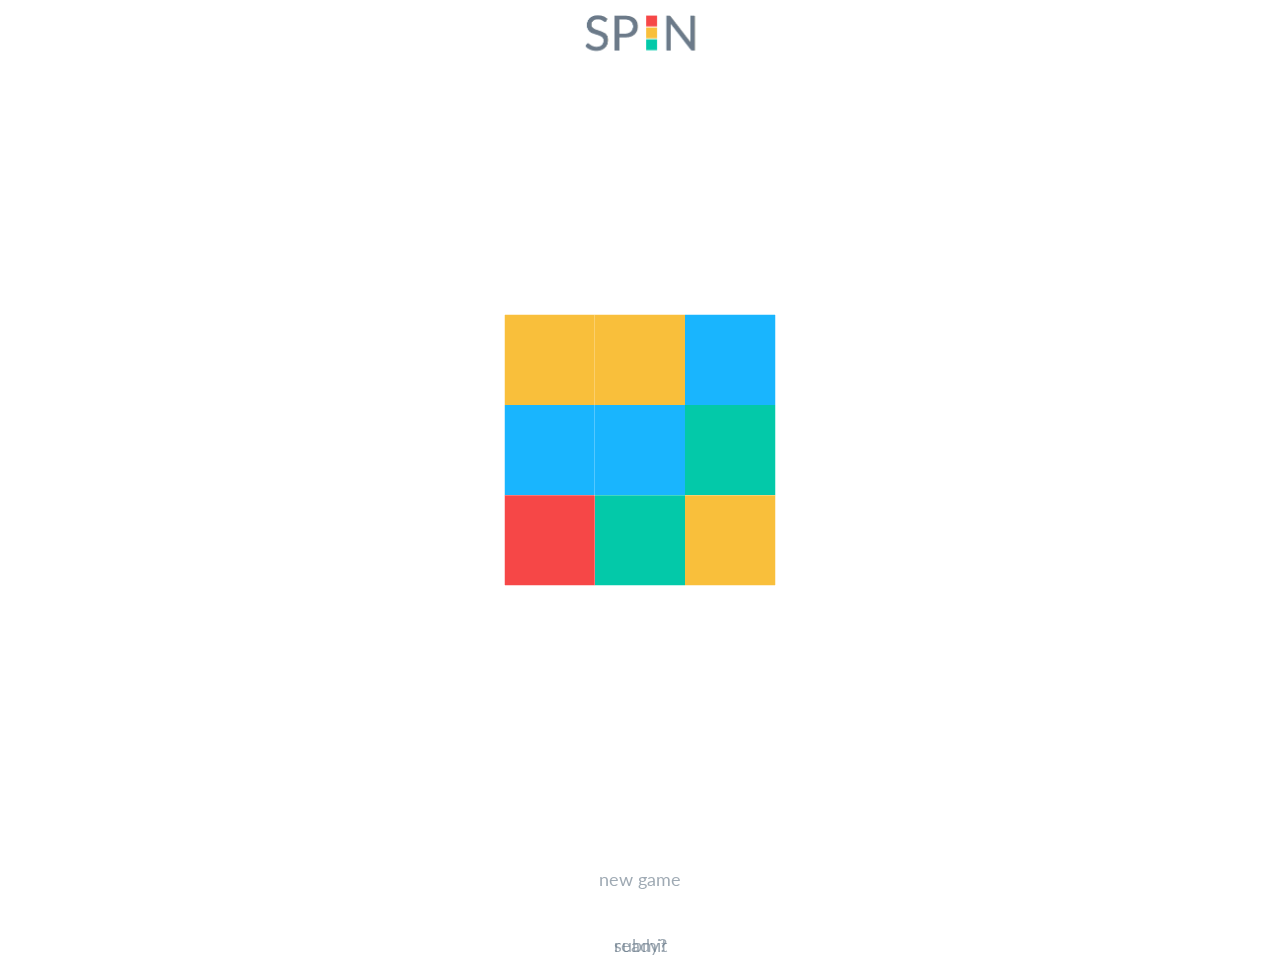
==== Prototyp/app.html @ 949ed688 "added cube class and renamed the old cube class to level; Cube class is used to store cube specific " ====
<!DOCTYPE html>
<html>
	<head>
		<title>Spin - A minimal style memory game</title>
		<meta charset="utf-8"/>	
		<meta name="viewport" content="width=device-width, maximum-scale=1, user-scalable=no" />
        <meta name="mobile-web-app-capable" content="yes" />
        <meta name="apple-mobile-web-app-capable" content="yes" />
        <meta name="apple-mobile-web-app-status-bar-style" content="black" />
		<link href='http://fonts.googleapis.com/css?family=Lato:100,300,400,700' rel='stylesheet' type='text/css' />
        <!-- VISUALIZAION -->
		<script type="text/javascript" src="./lib/three.min.js"></script>
		<script type="text/javascript" src="./lib/jquery-2.1.1.min.js"></script>
		<script type="text/javascript" src="./js/TrackballControls.js"></script>
		<script type="text/javascript" src="./js/settings.js"></script>
		<script type="text/javascript" src="./js/app.js"></script>
		<script type="text/javascript" src="./js/level.js"></script>
		<script type="text/javascript" src="./js/cube.js"></script>
		<script type="text/javascript" src="./js/debug.js"></script>
		<script type="text/javascript" src="./js/logic.js"></script>
		<script type="text/javascript" src="./js/gui.js"></script>
		<!-- SHARED STYLESHEET -->
        <link rel="stylesheet" type="text/css" href="./css/app.css" />
	</head>
	<body>
		<!-- START NEW GAME SCREEN -->	
		<div class="container canBeAnimated logoHeader" style="top: 15px; text-align: center;"> 
			<img src="./css/img/logo.png">
		</div>
		<div class="button container canBeAnimated newGameButton" style="bottom: 10px;"> 
			<div class="buttonRect opacity canBeAnimated marginAuto darkFont fontSizeButton">new game</div> 
		</div>
		<!-- PREPARE SCREEN -->	
		<div class="container canBeAnimated topOut headerHeight prepareHeader" style="top: 10px;"> 
			<li class="label opacity darkFont" style="text-align: center; position:relative;" ><p class="fontSizeLabelBig prepTime"></p><p class="fontSizeLabelSmall">time to<BR>memorize</p></li> 
		</div>
		<div class="button container canBeAnimated bottomOut readyButton" style="bottom: 10px;"> 
			<div class="buttonRect opacity marginAuto darkFont fontSizeButton">ready?</div> 
		</div>
		<!-- GAME SCREEN -->	
		<div class="container canBeAnimated topOut headerHeight gameHeader" style="top: 10px;"> 
			<li class="label opacity darkFont" style="text-align:left; left:0px; padding-left:10%;"><p class="fontSizeLabelBig curTime"></p><p class="fontSizeLabelSmall">time</p></li> 
			<li class="label opacity darkFont" style="text-align:right; right:0px; padding-right:10%"><p class="fontSizeLabelBig curScore"></p><p class="fontSizeLabelSmall">current<BR>score</p></li> 
			<div class="colorBox opacity marginAuto lightGrayBorderColor"><p class="curColor"></p></div>
		</div>
		<div class="button container canBeAnimated bottomOut submitButton" style="bottom: 10px;"> 
			<div class="buttonRect opacity marginAuto darkFont fontSizeButton">submit</div> 
		</div>
		<!-- STATISTIC SCREEN -->		
		<div class="container canBeAnimated topOut statisticHeader" style="top: 10px;"> 
			<li class="label opacity darkFont" style="text-align: center; position:relative;" ><p class="fontSizeLabelBig summaryDescription"></p></li> 
		</div>
		<div class="viewContainer canBeAnimatedView statisticOverview rightOut"> 
			<div class="overviewContainer marginAuto containerPadding darkFont fontSizeButton">
				<div class="overview opacity ultraLightGrayBorder"></div>
				<p class="statisticTitle">percentage</p>
				<ul class="resultContainer resultSize text-align marginAuto ultraLightGrayBorder">
					<li class="label darkFont resultMultiple left redFont">
						<p class="fontSizeLabelBig requiredValue">0</p>
						<p class="fontSizeLabelSmall">required</p>
					</li> 
					<li class="label darkFont resultMultiple right greenFont">
						<p class="fontSizeLabelBig archievedValue">0</p>
						<p class="fontSizeLabelSmall">archieved</p>
					</li> 
				</ul>
				<p class="statisticTitle">time bonus</p>
				<ul class="resultContainer resultSize text-align marginAuto ultraLightGrayBorder">
					<li class="label resultSingle greenFont marginAuto">
						<p class="fontSizeLabelBig timeLeftValue">0</p>
						<p class="fontSizeLabelSmall">seconds</p>
					</li> 
				</ul>
				<p class="statisticTitle">score</p>
				<ul class="resultContainer resultSize text-align marginAuto ultraLightGrayBorder">
					<li class="label resultMultiple left redFont">
						<p class="fontSizeLabelBig scoreValue">0</p>
						<p class="fontSizeLabelSmall">current</p>
					</li>
					<li class="label resultMultiple right greenFont">
						<p class="fontSizeLabelBig bonusValue">0</p>
						<p class="fontSizeLabelSmall">bonus</p>
					</li> 
				</ul>
				<p class="statisticTitle">total</p>
				<p class="statisticTitle blueFont totalValue" style="font-size: 24px"></p>
			</div>
		</div>
		<div class="button container canBeAnimated bottomOut actionButton" style="bottom: 10px;"> 
			<div class="buttonRect opacity marginAuto darkFont fontSizeButton"></div> 
		</div>
		<!-- INIT APPLICATION -->	
		<script type="text/javascript">
			var app = new App();
		</script>
	</body>
</html>
---- Prototyp/css/app.css ----
html {
    background-color: #fff;
    color: #000;
    overflow: hidden;
    -webkit-touch-callout: none;
    -webkit-user-select: none;
    -khtml-user-select: none;
    -moz-user-select: none;
    -ms-user-select: none;
    user-select: none;
}
.body{ overflow: hidden; }
.double-sided { -webkit-backface-visibility: visible; backface-visibility: visible; }
canvas{  position:absolute; bottom:0px; left:0px; }
.marginAuto{ margin-left: auto; margin-right: auto; }
.noMargin{ margin: 0 0 0 0; }
.opacity{ opacity: 0.6 }
.buttonRect {
    position: relative;
    width: 100%;
    padding: 0 0 0 0;
    text-align: center;
    font-family: "Lato";
    font-weight: 400;
}
.label{
    position: absolute;
    width: auto !important;
    font-family: "Lato";
    font-weight: 400;
    width: 50%;
    list-style: none;
    text-align: center !important ;
}
.label p{ margin: 0px 0px 0px 0px; }
.curColor{
    width:60%; 
    height:60%; 
    background-color: #03c9a9; 
    margin-left: 20%; 
    margin-top: 20%; 
    margin-right:20%; 
    border-radius: 2px;
}
.buttonRect:hover{ opacity: 1; }
.container{
    position: absolute;
    width:100%;
    height: auto;
    max-height: 72px;
    left:0px;
    z-index: 10;
}
.viewContainer{
    position: absolute;
    top: 0px;
    left: 0px;
    width: 100%;
    height: 100%;
    z-index: 10;
    pointer-events: none;
}
.overviewContainer{
    position: relative;
    width: 80%;
    height: 70%;
    max-width: 320px;
    max-height: 400px;
    text-align: center;
    font-family: "Lato";
}
.resultContainer{
    position: relative;
    border-bottom-style: solid;
    border-bottom-width: 1px;
    padding: 10px 20px 12px 20px;
    margin-top:0px;
    margin-bottom:0px;
}
.resultMultiple{ position: absolute; }
.resultSingle{ position: relative; }
.overviewContainer p{ position: relative; }
.right{ right: 5%;}
.left{ left: 5%;}
.overview{
    position: absolute;
    width: 100%;
    height: 100%;
    top:0px;
    left:0px;
    border-style: solid;
    border-width: 1px;
    border-radius: 10px;
    background-color: white;
    opacity: 0.95;
}
.canBeAnimated{
    -webkit-transition: all 0.3s ease-out;
    transition: all 0.3s ease-out;
}
.canBeAnimatedView{
    -webkit-transition: all 0.5s cubic-bezier(0, 1.1, 1, 1.05);
    transition: all 0.5s cubic-bezier(0, 1.1, 1, 1.05);
}
.topOut{
    -webkit-transform: translate3d(0px, -300%, 0px);
    transform: translate3d(0px, -300%, 0px);
}
.bottomOut{
    -webkit-transform: translate3d(0px, 300%, 0px);
    transform: translate3d(0px, 300%, 0px);
}
.rightOut{
    -webkit-transform: translate3d(100%, 0px, 0px);
    transform: translate3d(100%, 0px, 0px);
}
.footer{ bottom:0px; border-top-style: solid; border-top-width: 1px; }
.darkBorder{ border-color: #607282; }
.darkFont{ color: #607282; }
.blueBorder{ border-color: #4183D7; }
.blueFont{ color: #19b5fe; }
.lightGrayBorderColor{ border-color: #b2b9c1; }
.lightGrayFont{ color: #f7f8f9; }
.ultraLightGrayBorder{ border-color: #dfdfdf; }
.lightGrayBackground{ background-color: #f7f8f9; }
.greenFont{ color: #03c9a9; }
.redFont{ color: #f64747; }


@media screen and (max-height: 296px){

    .containerPadding{
        padding-top: 2px;
        padding-bottom: 2px;
    }
    .fontSizeButton { font-size: 11px; }
    .fontSizeLabelSmall { font-size: 8px; }
    .fontSizeLabelBig { font-size: 11px; }
    .colorBox{
        position: relative; 
        width:10px; 
        height:10px; 
        border-style:solid; 
        border-radius:2px; 
        border-width: 1px; 
        top:2px;
    }
    .logoHeader img{ height: 18px; }
    .resultSize{ width: 60px; height: 14px;}
    .statisticTitle{
        margin-top: 2px;
        margin-bottom: 2px;
    }
    .headerHeight{ height: 40px; }

}
@media screen and (min-height: 297px){
    .containerPadding{
        padding-top: 5px;
        padding-bottom: 5px;
    }
    .fontSizeButton { font-size: 16px; }
    .fontSizeLabelSmall { font-size: 12px; }
    .fontSizeLabelBig { font-size: 16px; }
    .colorBox{
        position: relative; 
        width:15px; 
        height:15px; 
        border-style:solid; 
        border-radius:4px; 
        border-width: 1px; 
        top:5px;
    }
    .logoHeader img{ height: 27px; }
    .resultSize{ width: 100px; height: 32px;}
    .statisticTitle{
        margin-top: 5px;
        margin-bottom: 5px;
    }
    .headerHeight{ height: 60px; }
}

@media screen and (min-height: 592px){
    .containerPadding{
        padding-top: 10px;
        padding-bottom: 10px;
    }
    .fontSizeButton { font-size: 18px; }
    .fontSizeLabelSmall { font-size: 12px; }
    .fontSizeLabelBig { font-size: 18px; }
    .colorBox{
        position: relative; 
        width:20px; 
        height:20px; 
        border-style:solid; 
        border-radius:6px; 
        border-width: 2px; 
        top:10px;
    }
    .logoHeader img{ height: 36px; }
    .resultSize{ width: 150px; height: 44px;}
    .statisticTitle{
        margin-top: 10px;
        margin-bottom: 10px;
    }
    .headerHeight{ height: 80px; }
}
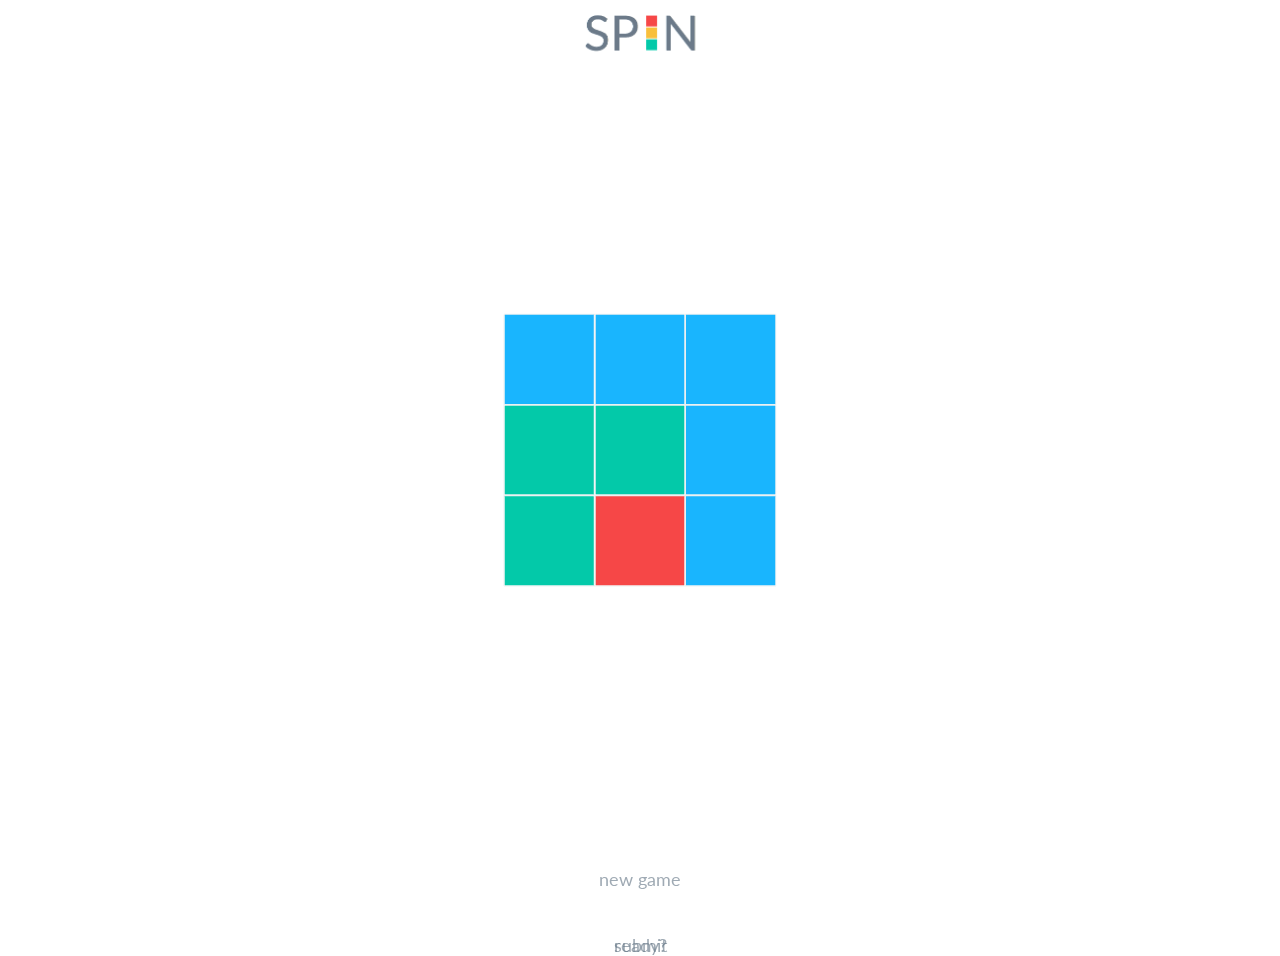
==== commit a0e67f80: "more refactoring in app.js" ====
--- a/Prototyp/app.html
+++ b/Prototyp/app.html
@@ -2,7 +2,7 @@
 <html>
 	<head>
 		<title>Spin - A minimal style memory game</title>
-		<meta charset="utf-8"/>	
+		<meta charset="utf-8"/>
 		<meta name="viewport" content="width=device-width, maximum-scale=1, user-scalable=no" />
         <meta name="mobile-web-app-capable" content="yes" />
         <meta name="apple-mobile-web-app-capable" content="yes" />
@@ -19,38 +19,39 @@
 		<script type="text/javascript" src="./js/debug.js"></script>
 		<script type="text/javascript" src="./js/logic.js"></script>
 		<script type="text/javascript" src="./js/gui.js"></script>
+		<script type="text/javascript" src="./js/utils.js"></script>
 		<!-- SHARED STYLESHEET -->
         <link rel="stylesheet" type="text/css" href="./css/app.css" />
 	</head>
 	<body>
-		<!-- START NEW GAME SCREEN -->	
-		<div class="container canBeAnimated logoHeader" style="top: 15px; text-align: center;"> 
+		<!-- START NEW GAME SCREEN -->
+		<div class="container canBeAnimated logoHeader" style="top: 15px; text-align: center;">
 			<img src="./css/img/logo.png">
 		</div>
-		<div class="button container canBeAnimated newGameButton" style="bottom: 10px;"> 
-			<div class="buttonRect opacity canBeAnimated marginAuto darkFont fontSizeButton">new game</div> 
+		<div class="button container canBeAnimated newGameButton" style="bottom: 10px;">
+			<div class="buttonRect opacity canBeAnimated marginAuto darkFont fontSizeButton">new game</div>
 		</div>
-		<!-- PREPARE SCREEN -->	
-		<div class="container canBeAnimated topOut headerHeight prepareHeader" style="top: 10px;"> 
-			<li class="label opacity darkFont" style="text-align: center; position:relative;" ><p class="fontSizeLabelBig prepTime"></p><p class="fontSizeLabelSmall">time to<BR>memorize</p></li> 
+		<!-- PREPARE SCREEN -->
+		<div class="container canBeAnimated topOut headerHeight prepareHeader" style="top: 10px;">
+			<li class="label opacity darkFont" style="text-align: center; position:relative;" ><p class="fontSizeLabelBig prepTime"></p><p class="fontSizeLabelSmall">time to<BR>memorize</p></li>
 		</div>
-		<div class="button container canBeAnimated bottomOut readyButton" style="bottom: 10px;"> 
-			<div class="buttonRect opacity marginAuto darkFont fontSizeButton">ready?</div> 
+		<div class="button container canBeAnimated bottomOut readyButton" style="bottom: 10px;">
+			<div class="buttonRect opacity marginAuto darkFont fontSizeButton">ready?</div>
 		</div>
-		<!-- GAME SCREEN -->	
-		<div class="container canBeAnimated topOut headerHeight gameHeader" style="top: 10px;"> 
-			<li class="label opacity darkFont" style="text-align:left; left:0px; padding-left:10%;"><p class="fontSizeLabelBig curTime"></p><p class="fontSizeLabelSmall">time</p></li> 
-			<li class="label opacity darkFont" style="text-align:right; right:0px; padding-right:10%"><p class="fontSizeLabelBig curScore"></p><p class="fontSizeLabelSmall">current<BR>score</p></li> 
+		<!-- GAME SCREEN -->
+		<div class="container canBeAnimated topOut headerHeight gameHeader" style="top: 10px;">
+			<li class="label opacity darkFont" style="text-align:left; left:0px; padding-left:10%;"><p class="fontSizeLabelBig curTime"></p><p class="fontSizeLabelSmall">time</p></li>
+			<li class="label opacity darkFont" style="text-align:right; right:0px; padding-right:10%"><p class="fontSizeLabelBig curScore"></p><p class="fontSizeLabelSmall">current<BR>score</p></li>
 			<div class="colorBox opacity marginAuto lightGrayBorderColor"><p class="curColor"></p></div>
 		</div>
-		<div class="button container canBeAnimated bottomOut submitButton" style="bottom: 10px;"> 
-			<div class="buttonRect opacity marginAuto darkFont fontSizeButton">submit</div> 
+		<div class="button container canBeAnimated bottomOut submitButton" style="bottom: 10px;">
+			<div class="buttonRect opacity marginAuto darkFont fontSizeButton">submit</div>
 		</div>
-		<!-- STATISTIC SCREEN -->		
-		<div class="container canBeAnimated topOut statisticHeader" style="top: 10px;"> 
-			<li class="label opacity darkFont" style="text-align: center; position:relative;" ><p class="fontSizeLabelBig summaryDescription"></p></li> 
+		<!-- STATISTIC SCREEN -->
+		<div class="container canBeAnimated topOut statisticHeader" style="top: 10px;">
+			<li class="label opacity darkFont" style="text-align: center; position:relative;" ><p class="fontSizeLabelBig summaryDescription"></p></li>
 		</div>
-		<div class="viewContainer canBeAnimatedView statisticOverview rightOut"> 
+		<div class="viewContainer canBeAnimatedView statisticOverview rightOut">
 			<div class="overviewContainer marginAuto containerPadding darkFont fontSizeButton">
 				<div class="overview opacity ultraLightGrayBorder"></div>
 				<p class="statisticTitle">percentage</p>
@@ -58,18 +59,18 @@
 					<li class="label darkFont resultMultiple left redFont">
 						<p class="fontSizeLabelBig requiredValue">0</p>
 						<p class="fontSizeLabelSmall">required</p>
-					</li> 
+					</li>
 					<li class="label darkFont resultMultiple right greenFont">
 						<p class="fontSizeLabelBig archievedValue">0</p>
 						<p class="fontSizeLabelSmall">archieved</p>
-					</li> 
+					</li>
 				</ul>
 				<p class="statisticTitle">time bonus</p>
 				<ul class="resultContainer resultSize text-align marginAuto ultraLightGrayBorder">
 					<li class="label resultSingle greenFont marginAuto">
 						<p class="fontSizeLabelBig timeLeftValue">0</p>
 						<p class="fontSizeLabelSmall">seconds</p>
-					</li> 
+					</li>
 				</ul>
 				<p class="statisticTitle">score</p>
 				<ul class="resultContainer resultSize text-align marginAuto ultraLightGrayBorder">
@@ -80,16 +81,16 @@
 					<li class="label resultMultiple right greenFont">
 						<p class="fontSizeLabelBig bonusValue">0</p>
 						<p class="fontSizeLabelSmall">bonus</p>
-					</li> 
+					</li>
 				</ul>
 				<p class="statisticTitle">total</p>
 				<p class="statisticTitle blueFont totalValue" style="font-size: 24px"></p>
 			</div>
 		</div>
-		<div class="button container canBeAnimated bottomOut actionButton" style="bottom: 10px;"> 
-			<div class="buttonRect opacity marginAuto darkFont fontSizeButton"></div> 
+		<div class="button container canBeAnimated bottomOut actionButton" style="bottom: 10px;">
+			<div class="buttonRect opacity marginAuto darkFont fontSizeButton"></div>
 		</div>
-		<!-- INIT APPLICATION -->	
+		<!-- INIT APPLICATION -->
 		<script type="text/javascript">
 			var app = new App();
 		</script>
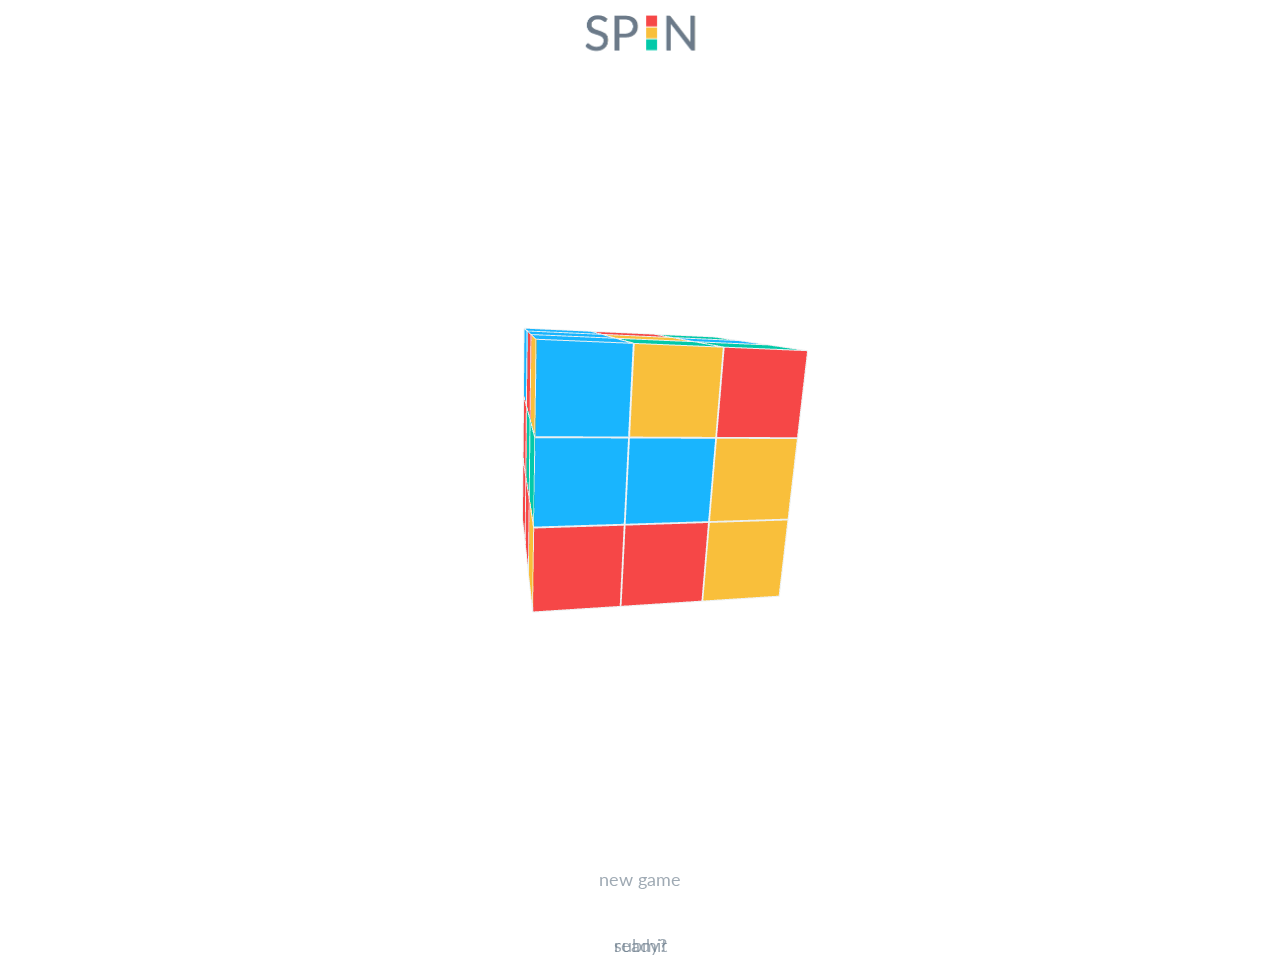
==== commit 94107c90: "Camera class added hopefully all works as expected..." ====
--- a/Prototyp/app.html
+++ b/Prototyp/app.html
@@ -13,6 +13,7 @@
 		<script type="text/javascript" src="./lib/jquery-2.1.1.min.js"></script>
 		<script type="text/javascript" src="./js/TrackballControls.js"></script>
 		<script type="text/javascript" src="./js/settings.js"></script>
+		<script type="text/javascript" src="./js/camera.js"></script>
 		<script type="text/javascript" src="./js/app.js"></script>
 		<script type="text/javascript" src="./js/level.js"></script>
 		<script type="text/javascript" src="./js/cube.js"></script>
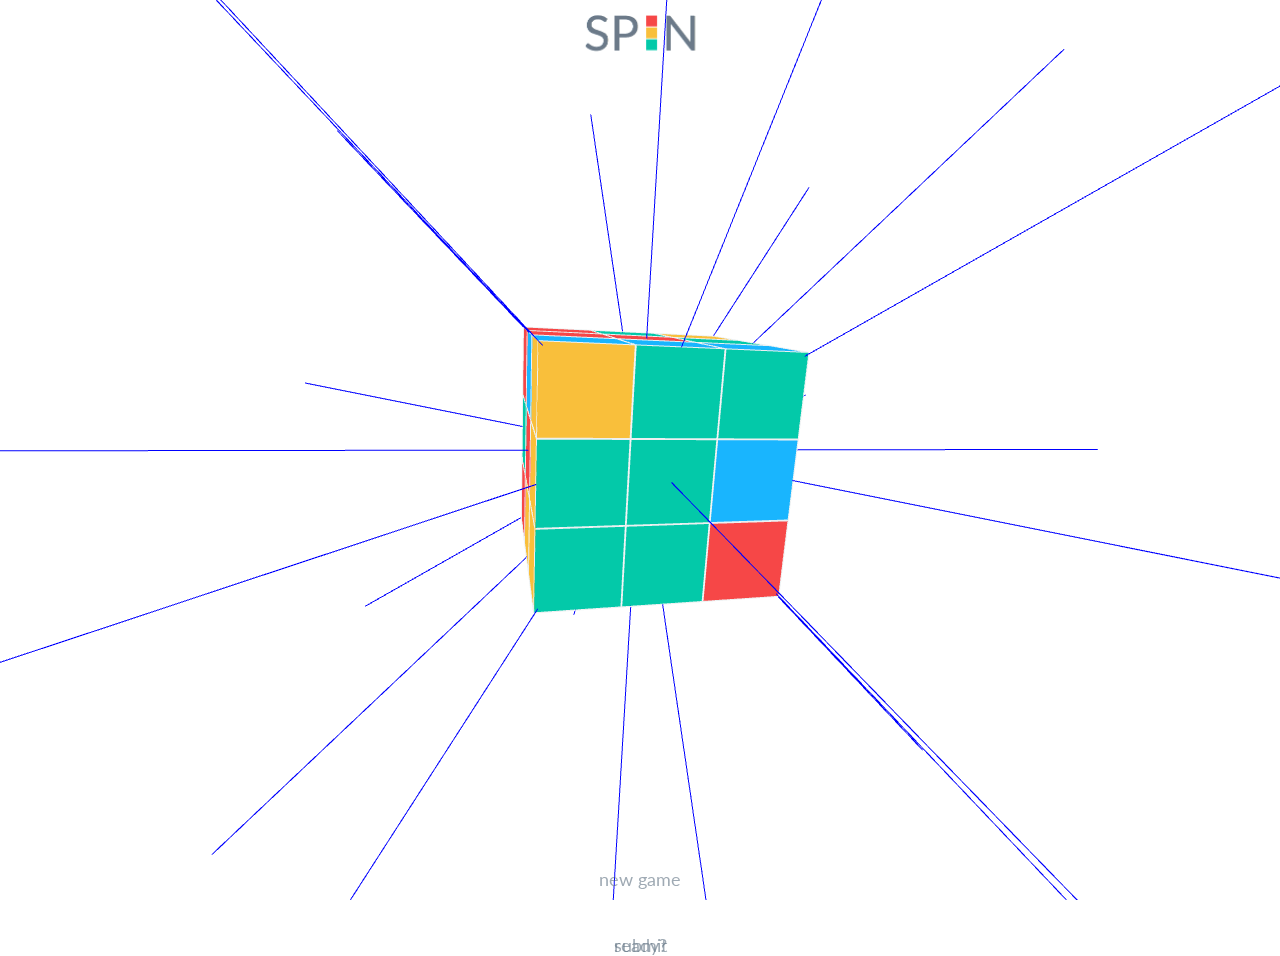
==== commit 357d8c9d: "refactoring: implemented a position.js which includes information about camera location, horizontal " ====
--- a/Prototyp/app.html
+++ b/Prototyp/app.html
@@ -13,6 +13,7 @@
 		<script type="text/javascript" src="./lib/jquery-2.1.1.min.js"></script>
 		<script type="text/javascript" src="./js/TrackballControls.js"></script>
 		<script type="text/javascript" src="./js/settings.js"></script>
+		<script type="text/javascript" src="./js/position.js"></script>
 		<script type="text/javascript" src="./js/camera.js"></script>
 		<script type="text/javascript" src="./js/app.js"></script>
 		<script type="text/javascript" src="./js/level.js"></script>
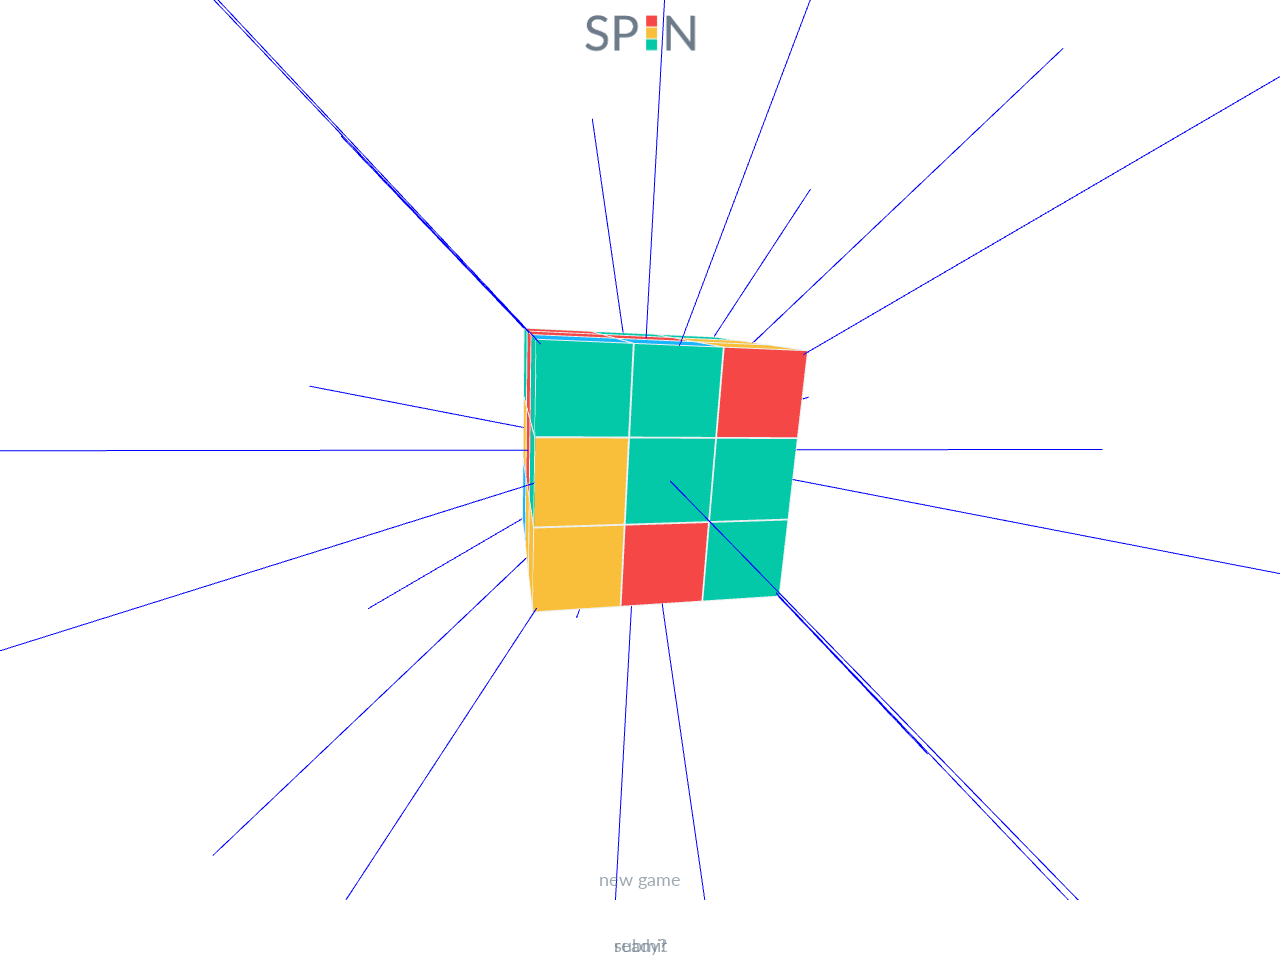
==== commit 61763aa1: "refactoring recarding directions -> direction.js" ====
--- a/Prototyp/app.html
+++ b/Prototyp/app.html
@@ -14,6 +14,7 @@
 		<script type="text/javascript" src="./js/TrackballControls.js"></script>
 		<script type="text/javascript" src="./js/settings.js"></script>
 		<script type="text/javascript" src="./js/position.js"></script>
+		<script type="text/javascript" src="./js/direction.js"></script>
 		<script type="text/javascript" src="./js/camera.js"></script>
 		<script type="text/javascript" src="./js/app.js"></script>
 		<script type="text/javascript" src="./js/level.js"></script>
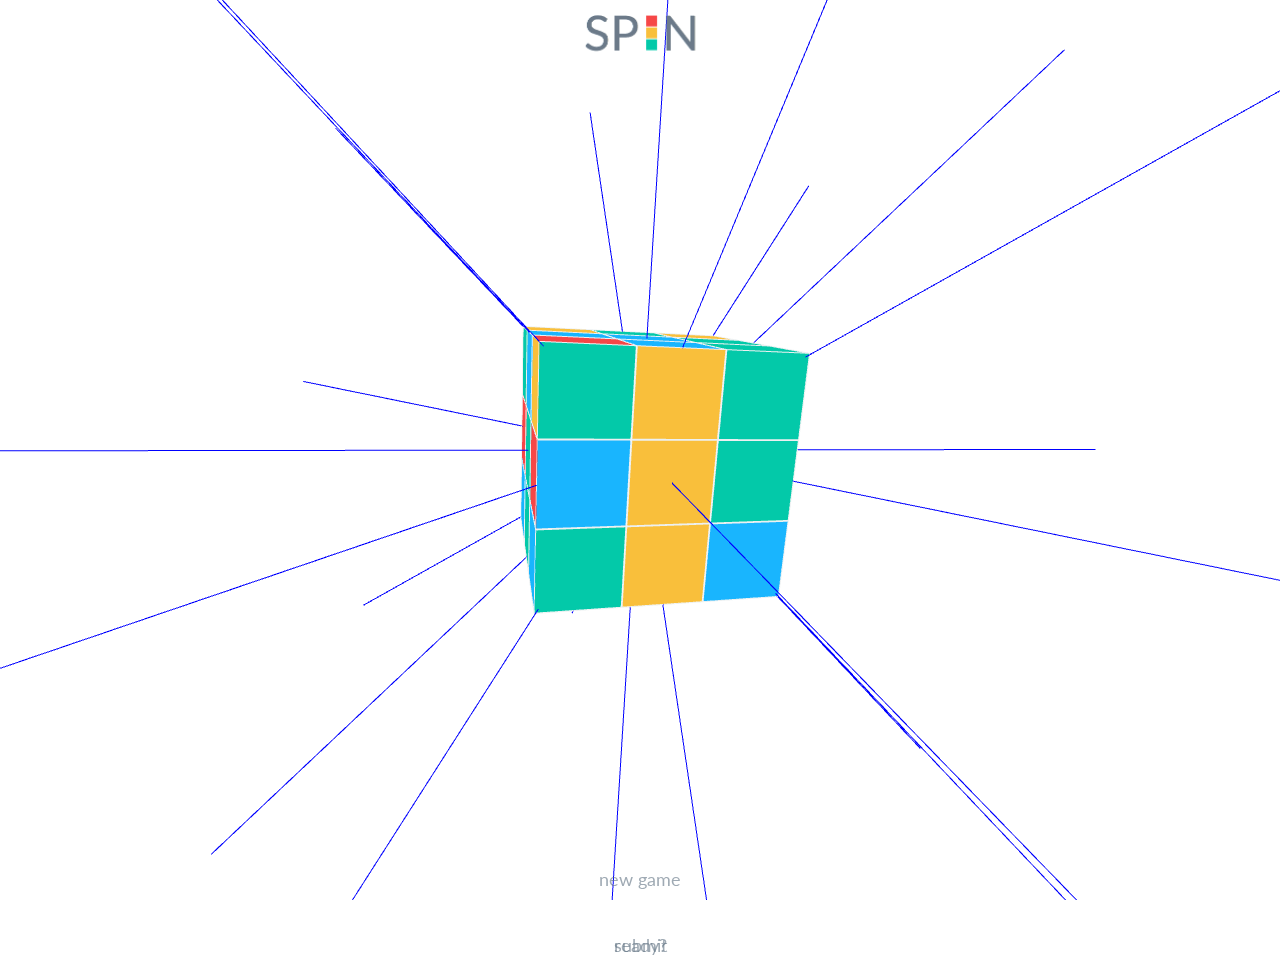
==== commit 4653b0e2: "new class representing positionInformation (info whether current location is in corner or not)" ====
--- a/Prototyp/app.html
+++ b/Prototyp/app.html
@@ -15,6 +15,7 @@
 		<script type="text/javascript" src="./js/settings.js"></script>
 		<script type="text/javascript" src="./js/position.js"></script>
 		<script type="text/javascript" src="./js/direction.js"></script>
+		<script type="text/javascript" src="./js/positionInformation.js"></script>
 		<script type="text/javascript" src="./js/camera.js"></script>
 		<script type="text/javascript" src="./js/app.js"></script>
 		<script type="text/javascript" src="./js/level.js"></script>
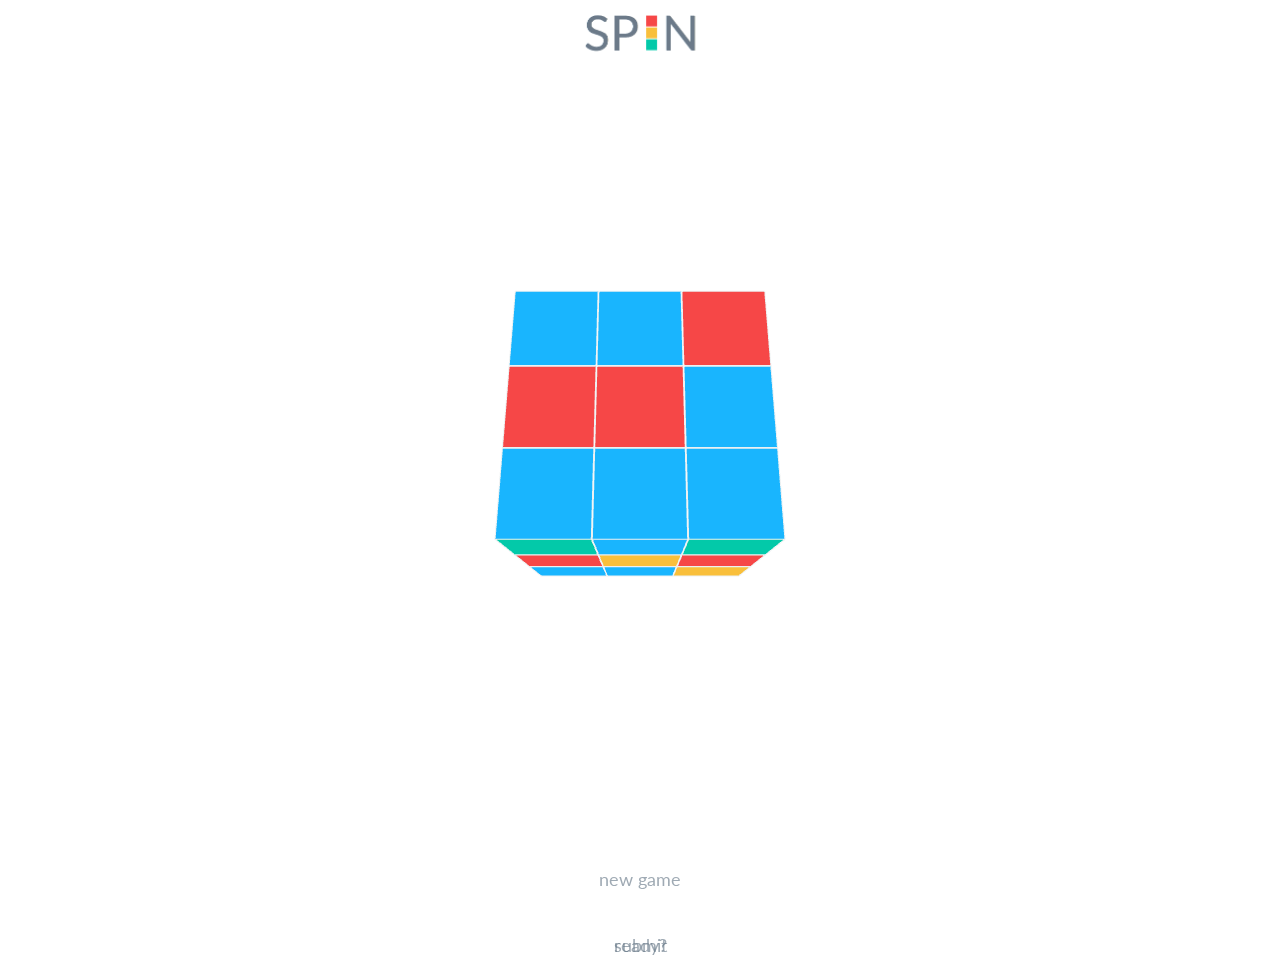
==== commit 8ec9a640: "rotation.js created and moved all rotation related functionality there" ====
--- a/Prototyp/app.html
+++ b/Prototyp/app.html
@@ -16,6 +16,7 @@
 		<script type="text/javascript" src="./js/position.js"></script>
 		<script type="text/javascript" src="./js/direction.js"></script>
 		<script type="text/javascript" src="./js/positionInformation.js"></script>
+		<script type="text/javascript" src="./js/rotation.js"></script>
 		<script type="text/javascript" src="./js/camera.js"></script>
 		<script type="text/javascript" src="./js/app.js"></script>
 		<script type="text/javascript" src="./js/level.js"></script>
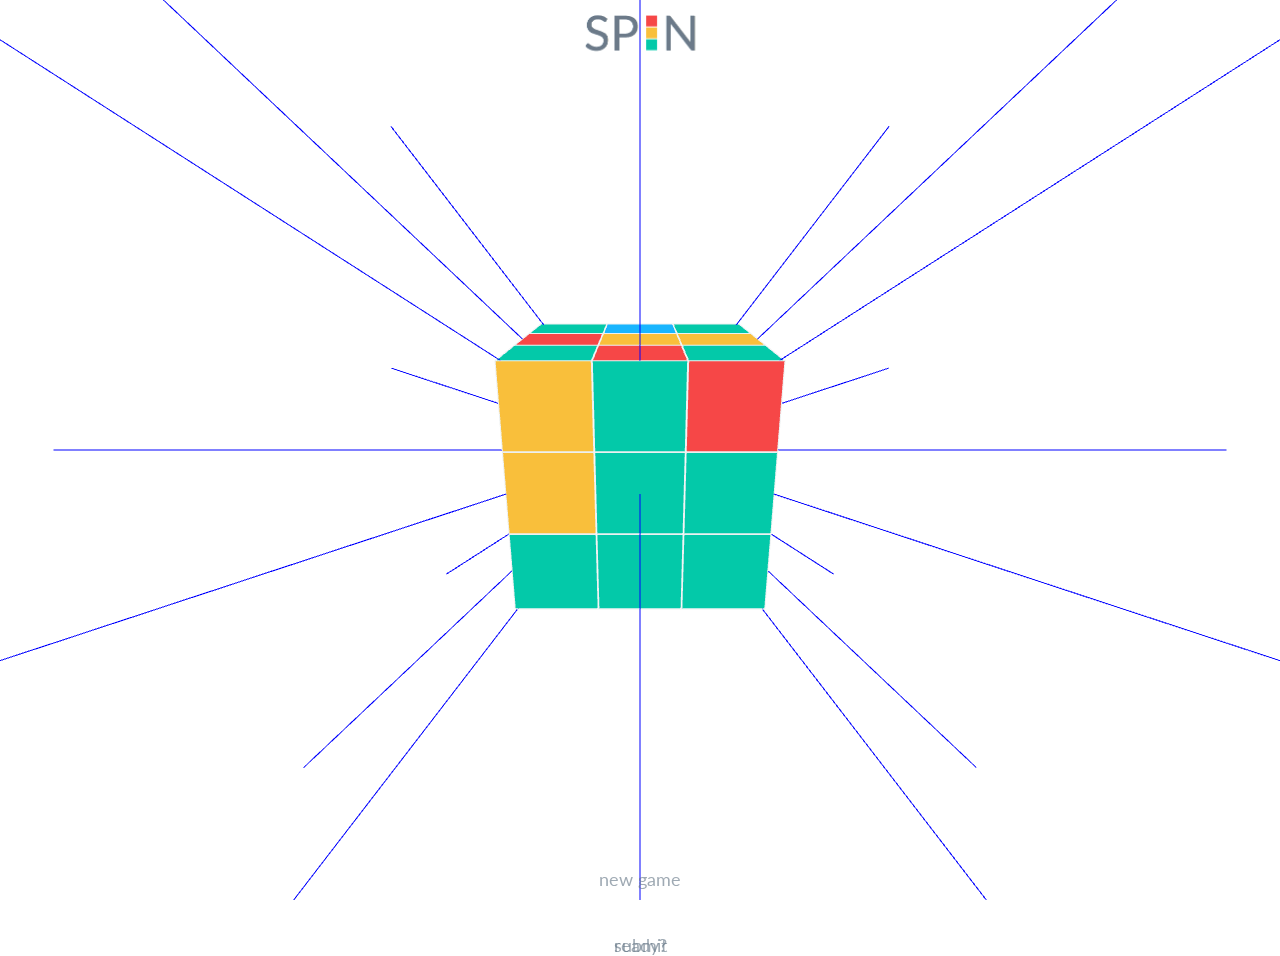
==== commit 34ce9862: "OrietationVector added" ====
--- a/Prototyp/app.html
+++ b/Prototyp/app.html
@@ -25,6 +25,7 @@
 		<script type="text/javascript" src="./js/logic.js"></script>
 		<script type="text/javascript" src="./js/gui.js"></script>
 		<script type="text/javascript" src="./js/utils.js"></script>
+		<script type="text/javascript" src="./js/OrientationVector.js"></script>
 		<!-- SHARED STYLESHEET -->
         <link rel="stylesheet" type="text/css" href="./css/app.css" />
 	</head>
